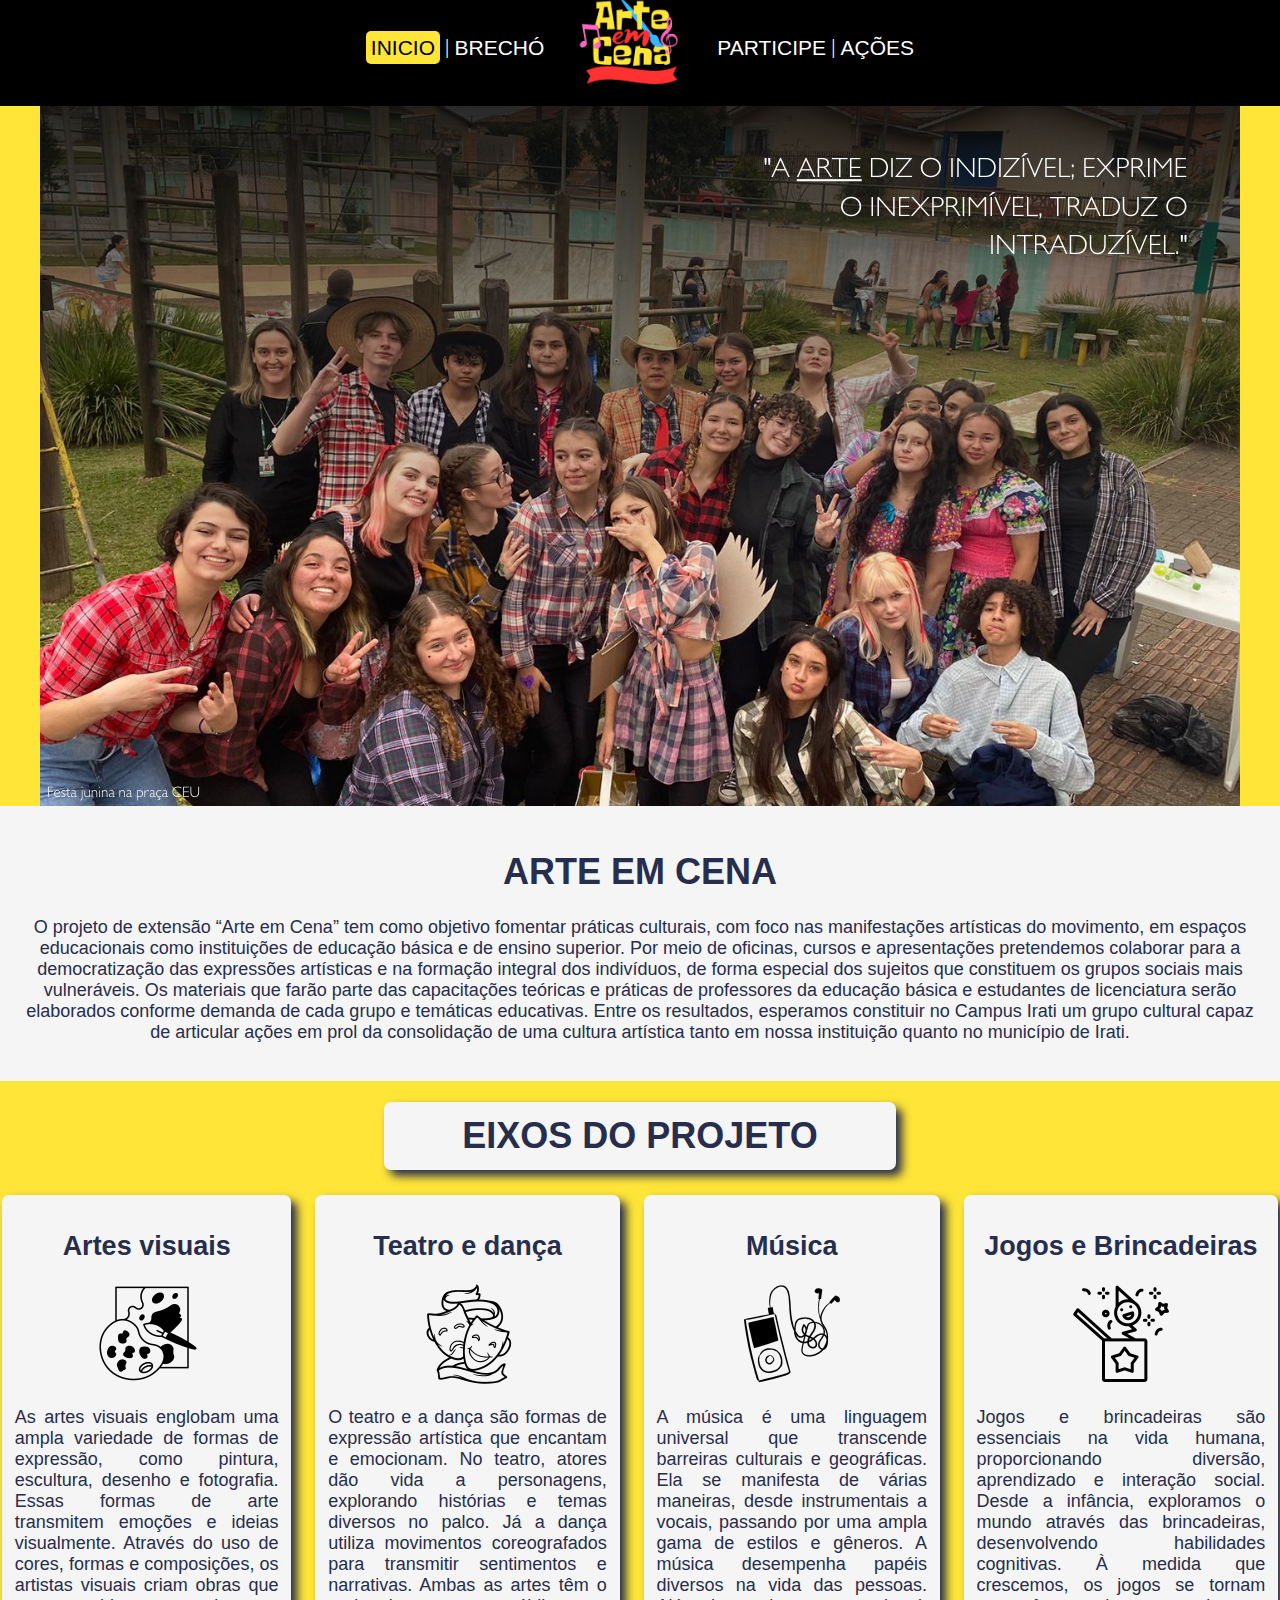
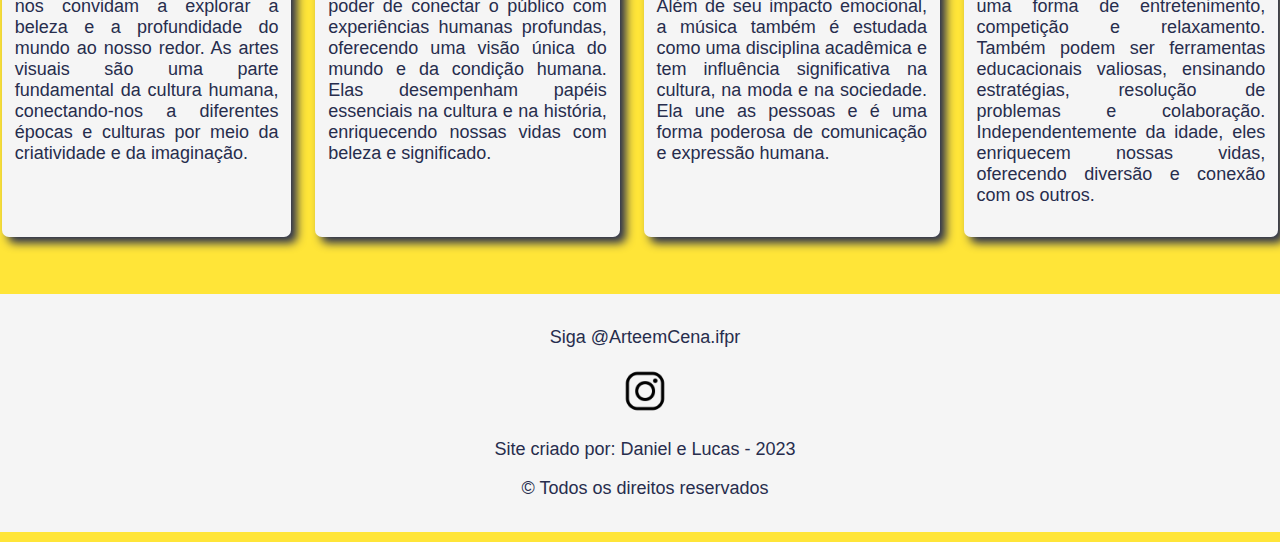
==== index.html @ a86fb151 "Add files via upload" ====
<!DOCTYPE html>
<html lang="en">
<head>
    <meta charset="UTF-8">
    <meta name="viewport" content="width=device-width, initial-scale=1.0">
    <title>Início - Arte em cena</title>
    <link rel="stylesheet" href="css/estilo1.css">
</head>
<body>
    <header>
        <div>            
            <div>
                    <a class="selecao" href="index.html">INICIO</a> <span class="spancima">  |  </span>
                    <a class="links" href="brecho.html">BRECHÓ</a>
                    <img class="logo" src="img/logo arte em cna.png" alt="">
                    <a class="links" href="participe.html">PARTICIPE</a> <span class="spancima">  |  </span>
                    <a class="links"  href="event.html">AÇÕES</a>
            </div>
        </div>
    </header>
    <div class="imagem inicio">
        <img src="img/inicio.png" alt="">
    </div>

    <main>
        <div class="texto1">
            <br>
            <h1>ARTE EM CENA</h1>
            <p>O projeto de extensão “Arte em Cena” tem como objetivo fomentar práticas culturais, com foco nas manifestações artísticas do movimento, em espaços educacionais como instituições de educação básica e de ensino superior. Por meio de oficinas, cursos e apresentações pretendemos colaborar para a democratização das expressões artísticas e na formação integral dos indivíduos, de forma especial dos sujeitos que constituem os grupos sociais mais vulneráveis. Os materiais que farão parte das capacitações teóricas e práticas de professores da educação básica e estudantes de licenciatura serão elaborados conforme demanda de cada grupo e temáticas educativas. Entre os resultados, esperamos constituir no Campus Irati um grupo cultural capaz de articular ações em prol da consolidação de uma cultura artística tanto em nossa instituição quanto no município de Irati.
            </p>
        </div><br>

        <div>
            <h1 class="titulo">EIXOS DO PROJETO</h1>
            <div class="divisoes">            
                <div class="bloco">
                    <h2>Artes visuais</h2>
                    <img src="img/arte.png" alt="">
                    <p>As artes visuais englobam uma ampla variedade de formas de expressão, como pintura, escultura, desenho e fotografia. Essas formas de arte transmitem emoções e ideias visualmente. Através do uso de cores, formas e composições, os artistas visuais criam obras que nos convidam a explorar a beleza e a profundidade do mundo ao nosso redor. As artes visuais são uma parte fundamental da cultura humana, conectando-nos a diferentes épocas e culturas por meio da criatividade e da imaginação.</p>
                </div><span class="espaco">oo</span>
                <div class="bloco">
                    <h2>Teatro e dança</h2>
                    <img src="img/teatro.png" alt="">
                    <p>O teatro e a dança são formas de expressão artística que encantam e emocionam. No teatro, atores dão vida a personagens, explorando histórias e temas diversos no palco. Já a dança utiliza movimentos coreografados para transmitir sentimentos e narrativas. Ambas as artes têm o poder de conectar o público com experiências humanas profundas, oferecendo uma visão única do mundo e da condição humana. Elas desempenham papéis essenciais na cultura e na história, enriquecendo nossas vidas com beleza e significado.</p>
                </div><span class="espaco">oo</span>
                <div class="bloco">
                    <h2>Música</h2>
                    <img src="img/musica.png" alt="">                    
                    <p>A música é uma linguagem universal que transcende barreiras culturais e geográficas. Ela se manifesta de várias maneiras, desde instrumentais a vocais, passando por uma ampla gama de estilos e gêneros. A música desempenha papéis diversos na vida das pessoas. Além de seu impacto emocional, a música também é estudada como uma disciplina acadêmica e tem influência significativa na cultura, na moda e na sociedade. Ela une as pessoas e é uma forma poderosa de comunicação e expressão humana.</p>
                </div><span class="espaco">oo</span>
                <div class="bloco">
                    <h2>Jogos e Brincadeiras</h2>
                    <img src="img/jogo.png" alt="">
                    <p>Jogos e brincadeiras são essenciais na vida humana, proporcionando diversão, aprendizado e interação social. Desde a infância, exploramos o mundo através das brincadeiras, desenvolvendo habilidades cognitivas. À medida que crescemos, os jogos se tornam uma forma de entretenimento, competição e relaxamento. Também podem ser ferramentas educacionais valiosas, ensinando estratégias, resolução de problemas e colaboração. Independentemente da idade, eles enriquecem nossas vidas, oferecendo diversão e conexão com os outros.</p>
                </div>
            </div>
        </div>
        <br><br>
        
    </main>

    <footer>
        <div>
            <p>Siga @ArteemCena.ifpr</p>
            <a href="https://www.instagram.com/arteemcena.ifpr/"><img class="instagrampequeno" src="img/insta.png" alt=""></a>
            <p>Site criado por: Daniel e Lucas - 2023</p>
            <p class="rodape">© Todos os direitos reservados</p>
        </div>
    </footer>
</body>
</html>
---- css/estilo1.css ----
body{    
    height: 100%;
    margin: 0;
    font-size: 18px;
    color: #272d4d;
    background-color: #FFE538;
    font-family: 'Gill Sans', 'Gill Sans MT', Calibri, 'Trebuchet MS', sans-serif;  
    position: relative;
    background-image: url("/Arteemcena/img/fundo.jpg");
    background-attachment: scroll;
    background-position: center;
    background-size: cover;  
}

header {
    background-color: black;
    margin: -10px -20px 0 -20px;
    text-align: center;
} 

.spancima{
    font-family: Cambria, Cochin, Georgia, Times, 'Times New Roman', serif;
    position: relative;
    bottom: 47px;
    font-size: 21px;
    
    color: white;
}

.links{
    text-decoration: none;
    position: relative;
    bottom: 45px;

    display: inline-flexbox;    
    font-size: 21px;
    color: white;
}

.selecao{
    text-decoration: none;
    color: black;
    background-color: #FFE538;
    position: relative;
    bottom: 45px;

    padding: 5px;
    border-radius: 5px;

    display: inline-flexbox;    
    font-size: 21px;
}

.links:hover{
    color: #ff2929;
    bottom: 50px;
}
.logo{
    width: 110px;
    text-align: center;
    padding: 0 2%;
}

footer{
    text-align: center;
    background-color: whitesmoke;
    margin: 0px -20px -30px -10px;
    padding: 15px 0;

}

.rodabrecho{
    position: relative;
    top: 25px;
}

.instagrampequeno{
    width: 50px;
}

.divisoes{
    display: flex;
    flex-direction: row;
}

.bloco{

    float: left;
    margin: 15px 2px 15px 2px;
    padding: 1%;
    background-color: whitesmoke;
    border-radius: 7px;
    text-align: center;
    box-shadow: 6px 6px 10px;

    margin-top: 2%;
    
}

.bloco p{
    text-align: justify;
}

.bloco:hover{
    background-image: linear-gradient(to bottom, #00000000, #00000000,#f8d66565, #fcc81fbb);
}

.terco p{
    text-align: center;
}
.terco{
    width: 30%;
}

.imagem{
    text-align: center;
    margin: 0 0 -5px 0;

    
}

.brecho{
    background-color: black;
    margin: 0 -20px;
}

.opacidade{
    opacity: 70%;
}

p{
    text-align: center;
}

.texto{
    margin: 0 -20px ;
    padding: 20px 40px;
    padding-top: 0;
    text-align: center;
}

.texto1{
    margin: 0 -20px ;
    padding: 20px 40px;
    padding-top: 0;
    text-align: center;
    background-color: whitesmoke;
}

h1{
    text-align: center;
}

.destaque{
    color: #FFE538;
    background-color: #ff2929;
    padding: 8px;
    border-radius: 8px;
    display: inline-block; 
    font-size: 24px;
}

.espaco{
    color: #b8356500;
    user-select: none;
}

.titulo{
    margin: 0 30%;
    padding: 1%;
    background-color: #f5f5f5;
    border-radius: 7px;
    text-align: center;
    box-shadow: 6px 6px 10px;
    
}

@media screen and (max-width:1250px){
    .divisoes, .bloco{
        width: 100%;
        flex-direction: column;
    }
}
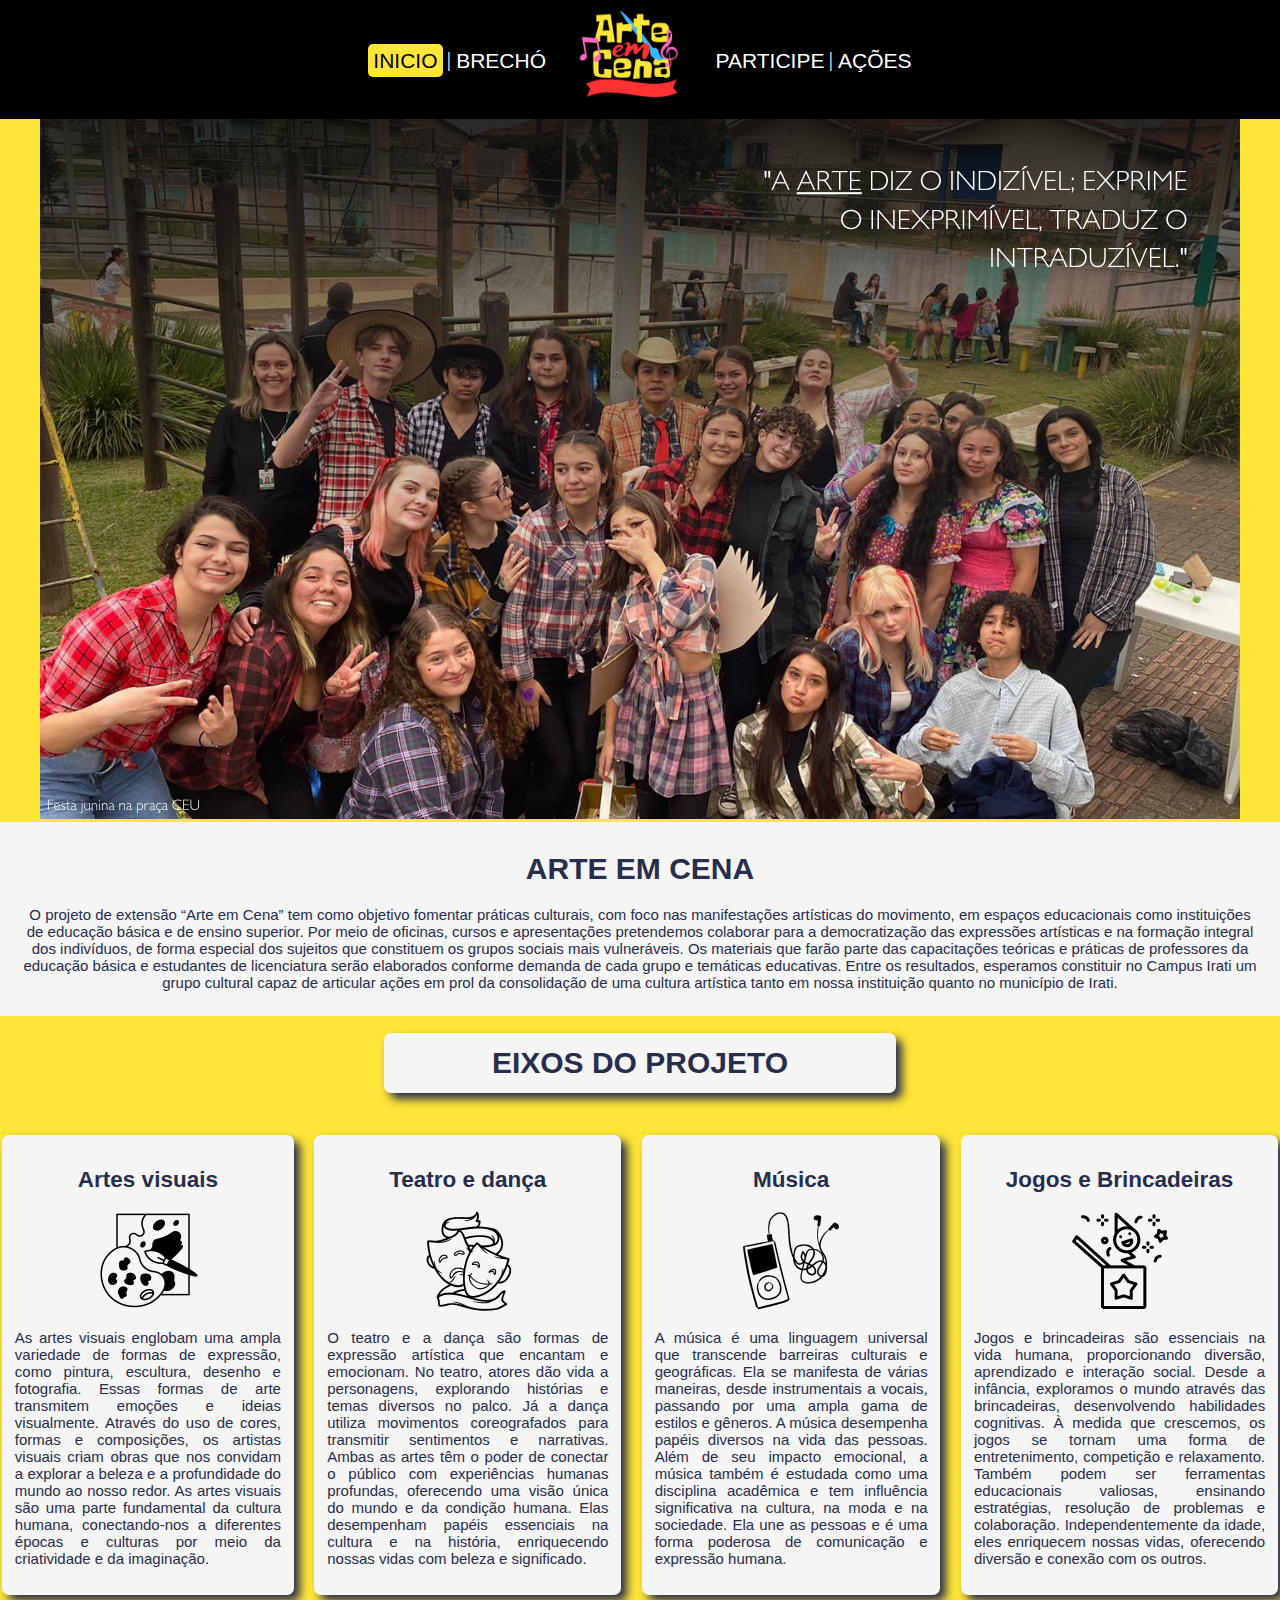
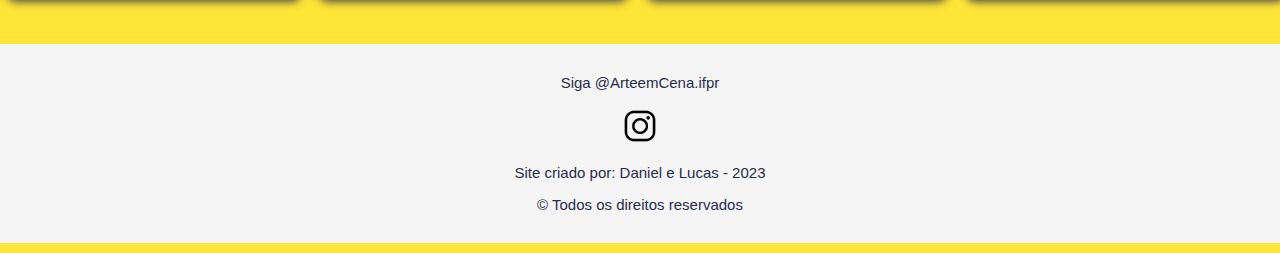
==== commit b9c362ae: "atualizacoes para mobile" ====
--- a/index.html
+++ b/index.html
@@ -19,12 +19,11 @@
         </div>
     </header>
     <div class="imagem inicio">
-        <img src="img/inicio.png" alt="">
+        <img class="mobile" src="img/inicio.png" alt="">
     </div>
 
     <main>
         <div class="texto1">
-            <br>
             <h1>ARTE EM CENA</h1>
             <p>O projeto de extensão “Arte em Cena” tem como objetivo fomentar práticas culturais, com foco nas manifestações artísticas do movimento, em espaços educacionais como instituições de educação básica e de ensino superior. Por meio de oficinas, cursos e apresentações pretendemos colaborar para a democratização das expressões artísticas e na formação integral dos indivíduos, de forma especial dos sujeitos que constituem os grupos sociais mais vulneráveis. Os materiais que farão parte das capacitações teóricas e práticas de professores da educação básica e estudantes de licenciatura serão elaborados conforme demanda de cada grupo e temáticas educativas. Entre os resultados, esperamos constituir no Campus Irati um grupo cultural capaz de articular ações em prol da consolidação de uma cultura artística tanto em nossa instituição quanto no município de Irati.
             </p>
@@ -32,6 +31,7 @@
 
         <div>
             <h1 class="titulo">EIXOS DO PROJETO</h1>
+            <br>
             <div class="divisoes">            
                 <div class="bloco">
                     <h2>Artes visuais</h2>
--- a/css/estilo1.css
+++ b/css/estilo1.css
@@ -1,20 +1,29 @@
-body{    
+html, body{
+    width: 100%;
+    max-width: 100vw;
     height: 100%;
     margin: 0;
-    font-size: 18px;
+    padding: 0;
+}
+
+body{
+    font-size: 15px;
     color: #272d4d;
     background-color: #FFE538;
     font-family: 'Gill Sans', 'Gill Sans MT', Calibri, 'Trebuchet MS', sans-serif;  
     position: relative;
     background-image: url("/Arteemcena/img/fundo.jpg");
-    background-attachment: scroll;
+    background-attachment: fixed;
     background-position: center;
-    background-size: cover;  
+    background-size: cover;
+
+    overflow-x: hidden;
 }
 
 header {
     background-color: black;
-    margin: -10px -20px 0 -20px;
+    margin: -10px 0 0 0;
+    padding-top: 1%;
     text-align: center;
 } 
 
@@ -64,7 +73,7 @@
 footer{
     text-align: center;
     background-color: whitesmoke;
-    margin: 0px -20px -30px -10px;
+    margin: 0px 0 -30px 0;
     padding: 15px 0;
 
 }
@@ -75,12 +84,13 @@
 }
 
 .instagrampequeno{
-    width: 50px;
+    width: 40px;
 }
 
 .divisoes{
     display: flex;
     flex-direction: row;
+    text-align: center;
 }
 
 .bloco{
@@ -113,15 +123,14 @@
 }
 
 .imagem{
-    text-align: center;
-    margin: 0 0 -5px 0;
-
-    
+    text-align: center;    
+}
+.acoes{
+    width: 90%;
 }
 
 .brecho{
     background-color: black;
-    margin: 0 -20px;
 }
 
 .opacidade{
@@ -133,16 +142,20 @@
 }
 
 .texto{
-    margin: 0 -20px ;
     padding: 20px 40px;
     padding-top: 0;
     text-align: center;
 }
 
 .texto1{
-    margin: 0 -20px ;
-    padding: 20px 40px;
-    padding-top: 0;
+    padding: 10px 20px;
+    text-align: center;
+    background-color: whitesmoke;
+}
+
+.texto2{
+    margin: 20px 0;
+    padding: 10px 30px;
     text-align: center;
     background-color: whitesmoke;
 }
@@ -175,10 +188,45 @@
     
 }
 
-@media screen and (max-width:1250px){
-    .divisoes, .bloco{
+@media screen and (max-width:900px){    
+    body{
         width: 100%;
+    }
+
+    .mobile{
+        width: 100vw;
+        text-align: center;
+    }
+
+    .bloco{
+        width: 99%;
         flex-direction: column;
     }
-}
-
+    
+    .divisoes{
+        width: 99%;
+        flex-direction: column;
+    }
+
+    header{
+        padding-top: 4vw;
+    }
+
+    .selecao, .links,.spancima{
+        bottom: 9vw;
+        font-size: 4vw;
+    }
+
+    .logo{
+        width: 20vw;
+    }
+
+    .titulo{
+        margin: 0 10%;
+        font-size: 6vw;
+    }
+
+    .destaque{
+        font-size: 5vw;
+    }    
+}
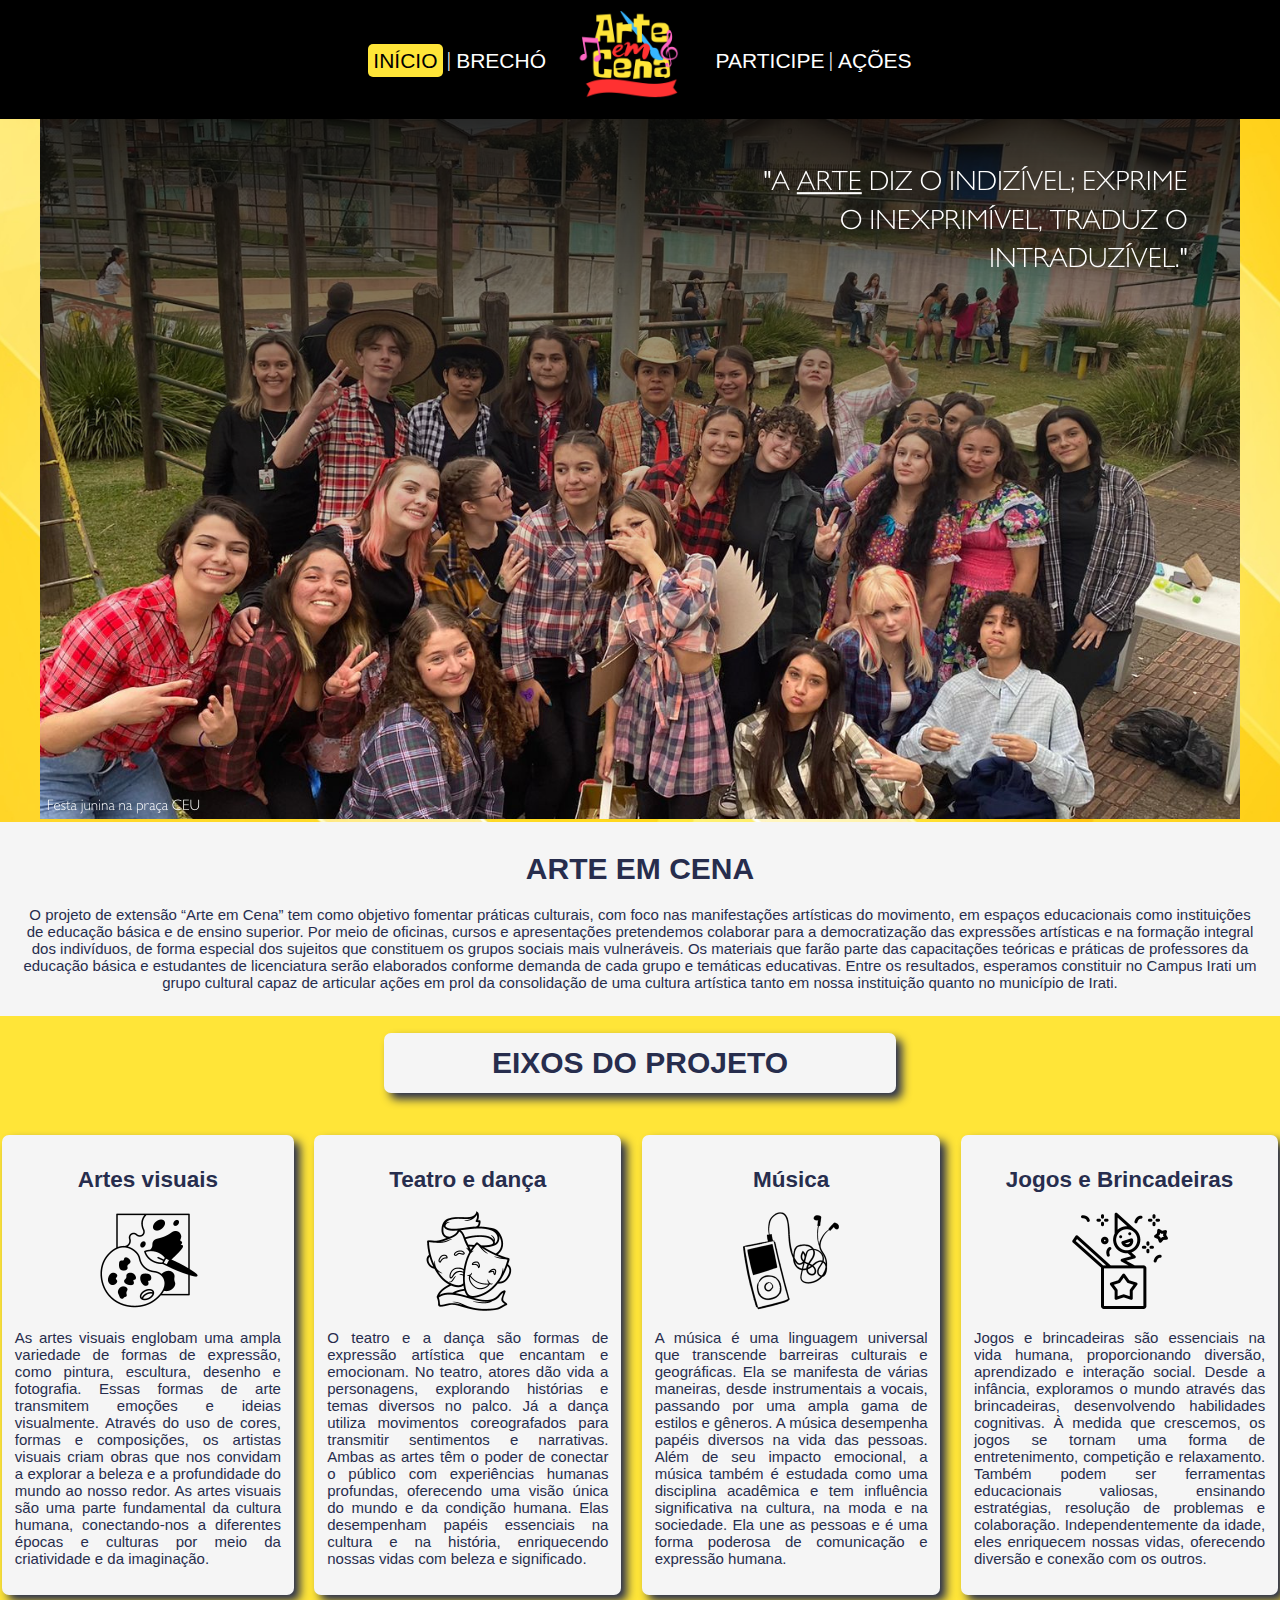
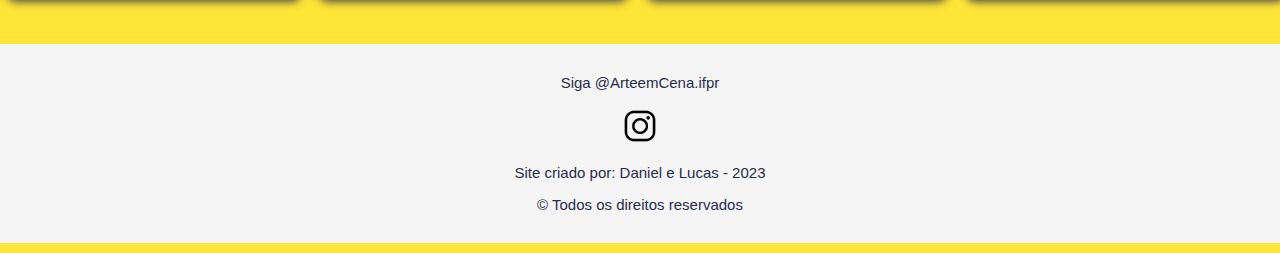
==== commit 3f1f1243: "Update index.html" ====
--- a/index.html
+++ b/index.html
@@ -10,7 +10,7 @@
     <header>
         <div>            
             <div>
-                    <a class="selecao" href="index.html">INICIO</a> <span class="spancima">  |  </span>
+                    <a class="selecao" href="index.html">INÍCIO</a> <span class="spancima">  |  </span>
                     <a class="links" href="brecho.html">BRECHÓ</a>
                     <img class="logo" src="img/logo arte em cna.png" alt="">
                     <a class="links" href="participe.html">PARTICIPE</a> <span class="spancima">  |  </span>
@@ -68,4 +68,4 @@
         </div>
     </footer>
 </body>
-</html>+</html>
--- a/css/estilo1.css
+++ b/css/estilo1.css
@@ -12,7 +12,7 @@
     background-color: #FFE538;
     font-family: 'Gill Sans', 'Gill Sans MT', Calibri, 'Trebuchet MS', sans-serif;  
     position: relative;
-    background-image: url("/Arteemcena/img/fundo.jpg");
+    background-image: url("../img/fundo.jpg");
     background-attachment: fixed;
     background-position: center;
     background-size: cover;
@@ -228,5 +228,10 @@
 
     .destaque{
         font-size: 5vw;
-    }    
-}
+    }   
+    
+    .links:hover{
+        color: #ff2929;
+        bottom: 9.5vw;
+    }
+}
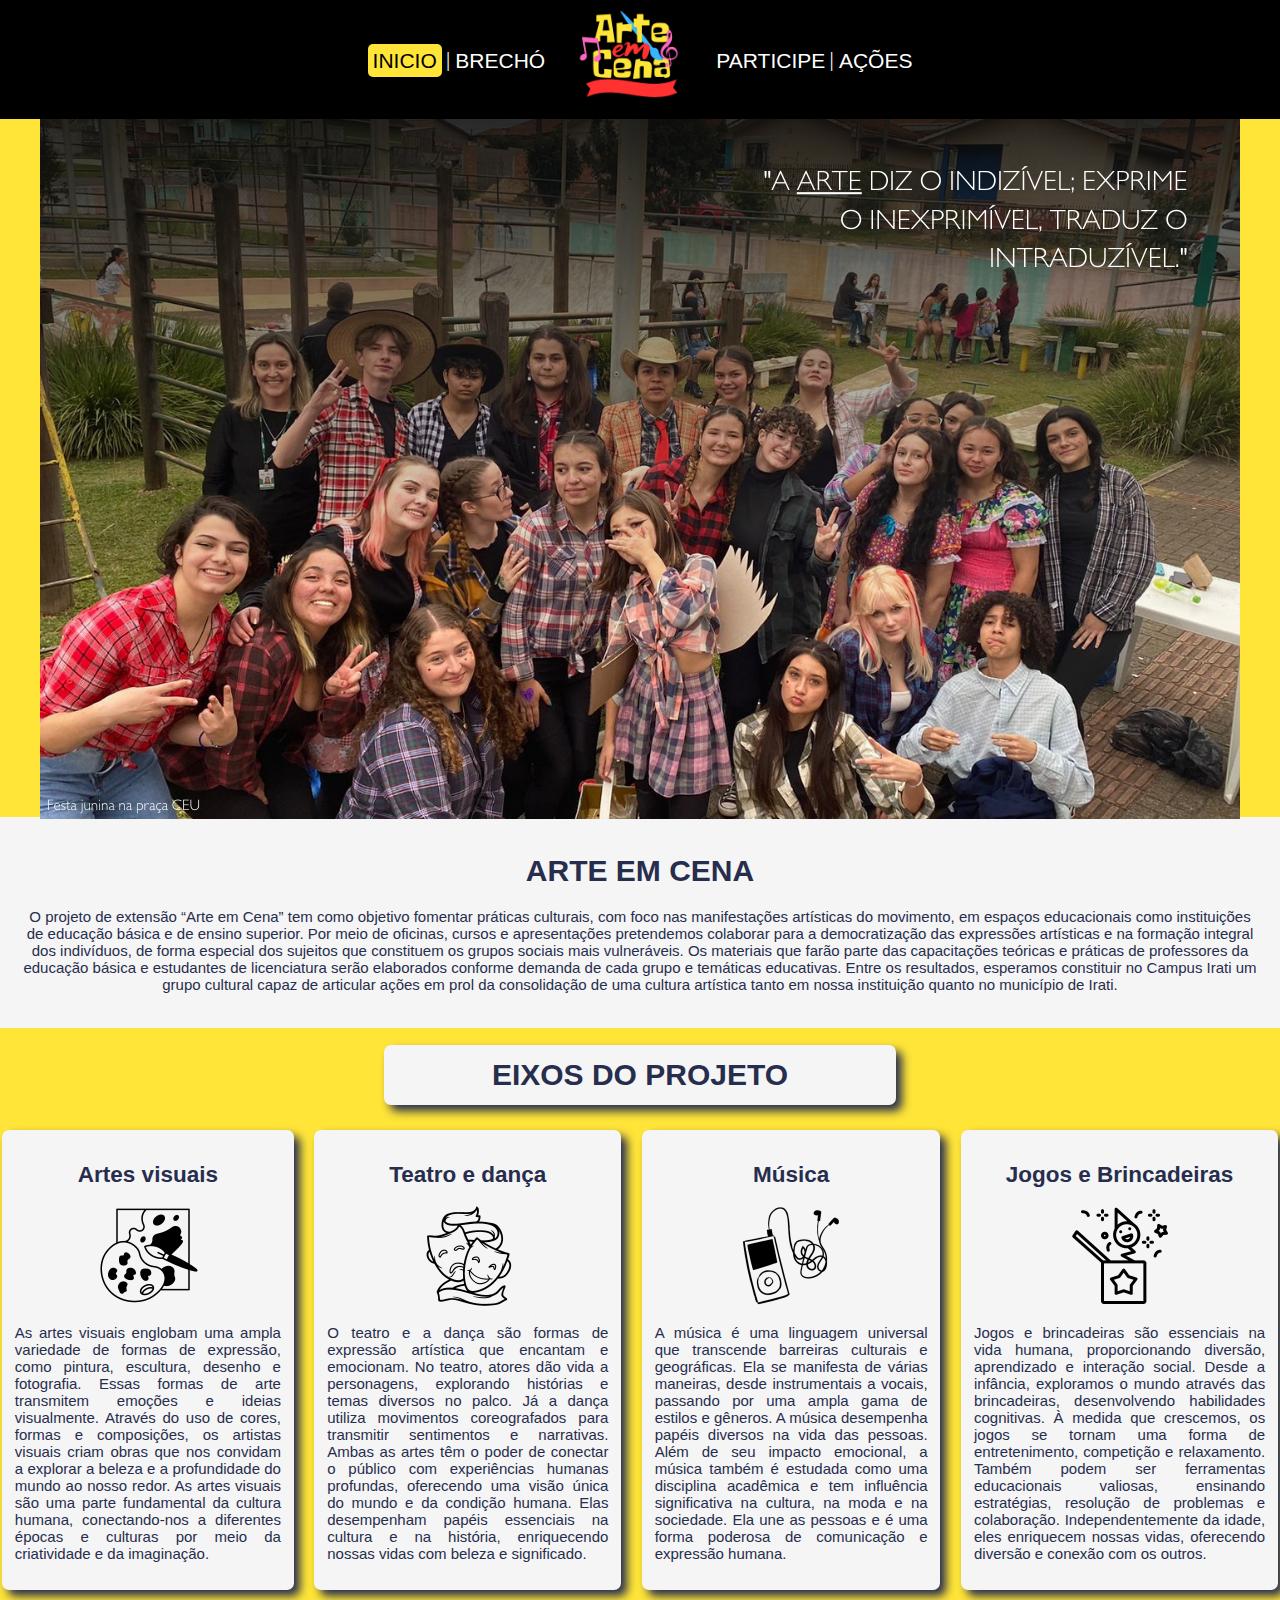
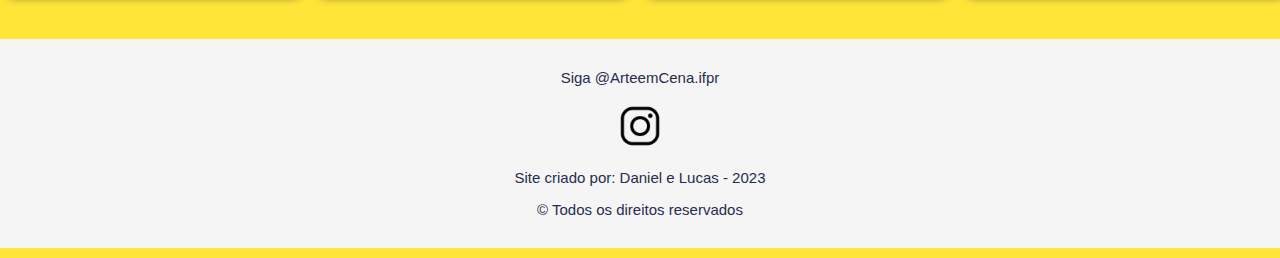
==== commit 28ebfd6d: "site finalizado" ====
--- a/index.html
+++ b/index.html
@@ -5,25 +5,27 @@
     <meta name="viewport" content="width=device-width, initial-scale=1.0">
     <title>Início - Arte em cena</title>
     <link rel="stylesheet" href="css/estilo1.css">
+    <link rel="icon" href="../img/favicon.ico" type="image/x-icon">
 </head>
 <body>
     <header>
         <div>            
             <div>
-                    <a class="selecao" href="index.html">INÍCIO</a> <span class="spancima">  |  </span>
+                    <a class="selecao" href="index.html">INICIO</a> <span class="spancima">  |  </span>
                     <a class="links" href="brecho.html">BRECHÓ</a>
                     <img class="logo" src="img/logo arte em cna.png" alt="">
                     <a class="links" href="participe.html">PARTICIPE</a> <span class="spancima">  |  </span>
-                    <a class="links"  href="event.html">AÇÕES</a>
+                    <a class="links"  href="event.html">AÇÕES</a>                    
             </div>
         </div>
     </header>
     <div class="imagem inicio">
-        <img class="mobile" src="img/inicio.png" alt="">
+        <img src="img/inicio.png" alt="">
     </div>
 
     <main>
         <div class="texto1">
+            <br>
             <h1>ARTE EM CENA</h1>
             <p>O projeto de extensão “Arte em Cena” tem como objetivo fomentar práticas culturais, com foco nas manifestações artísticas do movimento, em espaços educacionais como instituições de educação básica e de ensino superior. Por meio de oficinas, cursos e apresentações pretendemos colaborar para a democratização das expressões artísticas e na formação integral dos indivíduos, de forma especial dos sujeitos que constituem os grupos sociais mais vulneráveis. Os materiais que farão parte das capacitações teóricas e práticas de professores da educação básica e estudantes de licenciatura serão elaborados conforme demanda de cada grupo e temáticas educativas. Entre os resultados, esperamos constituir no Campus Irati um grupo cultural capaz de articular ações em prol da consolidação de uma cultura artística tanto em nossa instituição quanto no município de Irati.
             </p>
@@ -31,7 +33,6 @@
 
         <div>
             <h1 class="titulo">EIXOS DO PROJETO</h1>
-            <br>
             <div class="divisoes">            
                 <div class="bloco">
                     <h2>Artes visuais</h2>
@@ -68,4 +69,4 @@
         </div>
     </footer>
 </body>
-</html>
+</html>--- a/css/estilo1.css
+++ b/css/estilo1.css
@@ -1,18 +1,12 @@
-html, body{
-    width: 100%;
-    max-width: 100vw;
+body{    
     height: 100%;
     margin: 0;
-    padding: 0;
-}
-
-body{
     font-size: 15px;
     color: #272d4d;
     background-color: #FFE538;
     font-family: 'Gill Sans', 'Gill Sans MT', Calibri, 'Trebuchet MS', sans-serif;  
     position: relative;
-    background-image: url("../img/fundo.jpg");
+    background-image: url("/Arteemcena/img/fundo.jpg");
     background-attachment: fixed;
     background-position: center;
     background-size: cover;
@@ -22,7 +16,7 @@
 
 header {
     background-color: black;
-    margin: -10px 0 0 0;
+    margin: -10px -20px 0 -20px;
     padding-top: 1%;
     text-align: center;
 } 
@@ -73,7 +67,7 @@
 footer{
     text-align: center;
     background-color: whitesmoke;
-    margin: 0px 0 -30px 0;
+    margin: 0px -20px -30px -20px;
     padding: 15px 0;
 
 }
@@ -84,13 +78,12 @@
 }
 
 .instagrampequeno{
-    width: 40px;
+    width: 50px;
 }
 
 .divisoes{
     display: flex;
     flex-direction: row;
-    text-align: center;
 }
 
 .bloco{
@@ -123,7 +116,8 @@
 }
 
 .imagem{
-    text-align: center;    
+    text-align: center;
+    margin: 0 0 -5px 0;    
 }
 .acoes{
     width: 90%;
@@ -131,6 +125,7 @@
 
 .brecho{
     background-color: black;
+    margin: 0 -20px;
 }
 
 .opacidade{
@@ -142,19 +137,22 @@
 }
 
 .texto{
+    margin: 0 -20px ;
     padding: 20px 40px;
     padding-top: 0;
     text-align: center;
 }
 
 .texto1{
-    padding: 10px 20px;
+    margin: 0 -20px ;
+    padding: 20px 40px;
+    padding-top: 0;
     text-align: center;
     background-color: whitesmoke;
 }
 
 .texto2{
-    margin: 20px 0;
+    margin: 20px -20px ;
     padding: 10px 30px;
     text-align: center;
     background-color: whitesmoke;
@@ -188,50 +186,10 @@
     
 }
 
-@media screen and (max-width:900px){    
-    body{
+@media screen and (max-width:1250px){
+    .divisoes, .bloco{
         width: 100%;
-    }
-
-    .mobile{
-        width: 100vw;
-        text-align: center;
-    }
-
-    .bloco{
-        width: 99%;
         flex-direction: column;
     }
-    
-    .divisoes{
-        width: 99%;
-        flex-direction: column;
-    }
+}
 
-    header{
-        padding-top: 4vw;
-    }
-
-    .selecao, .links,.spancima{
-        bottom: 9vw;
-        font-size: 4vw;
-    }
-
-    .logo{
-        width: 20vw;
-    }
-
-    .titulo{
-        margin: 0 10%;
-        font-size: 6vw;
-    }
-
-    .destaque{
-        font-size: 5vw;
-    }   
-    
-    .links:hover{
-        color: #ff2929;
-        bottom: 9.5vw;
-    }
-}
